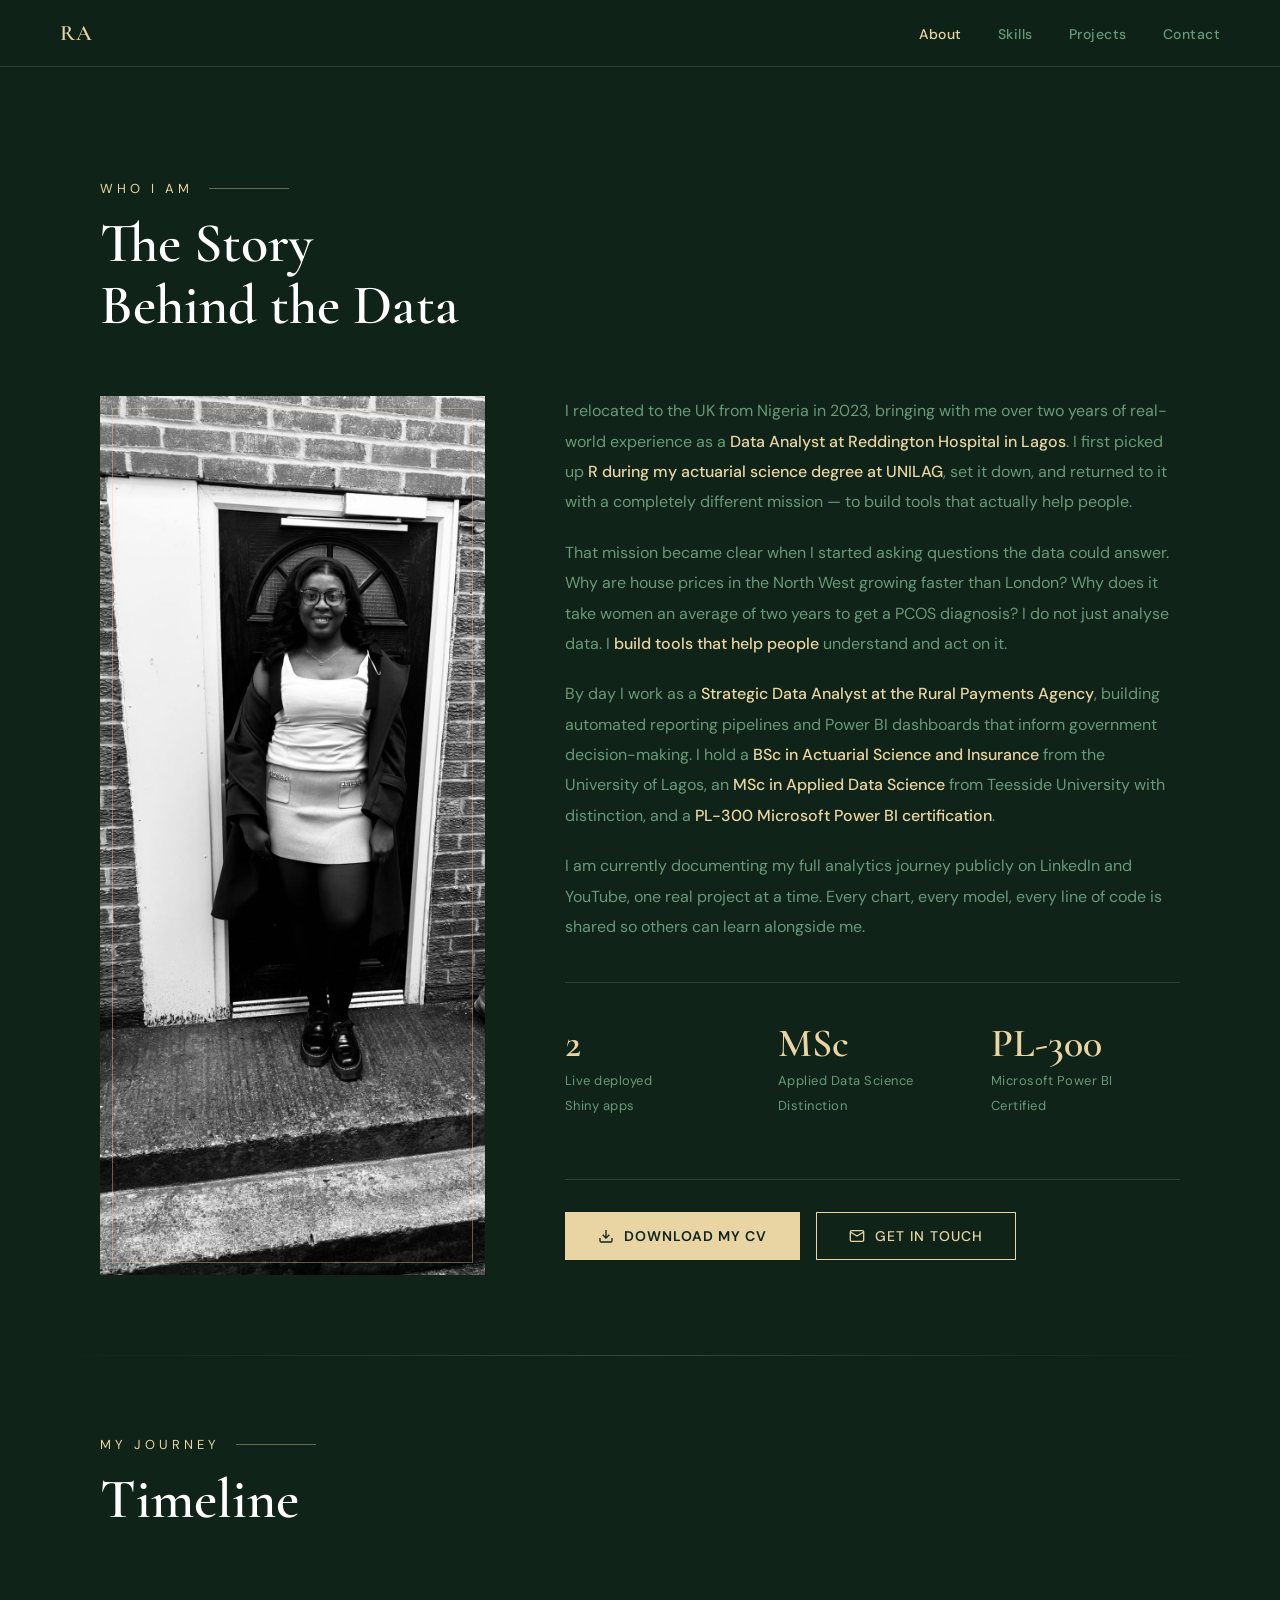
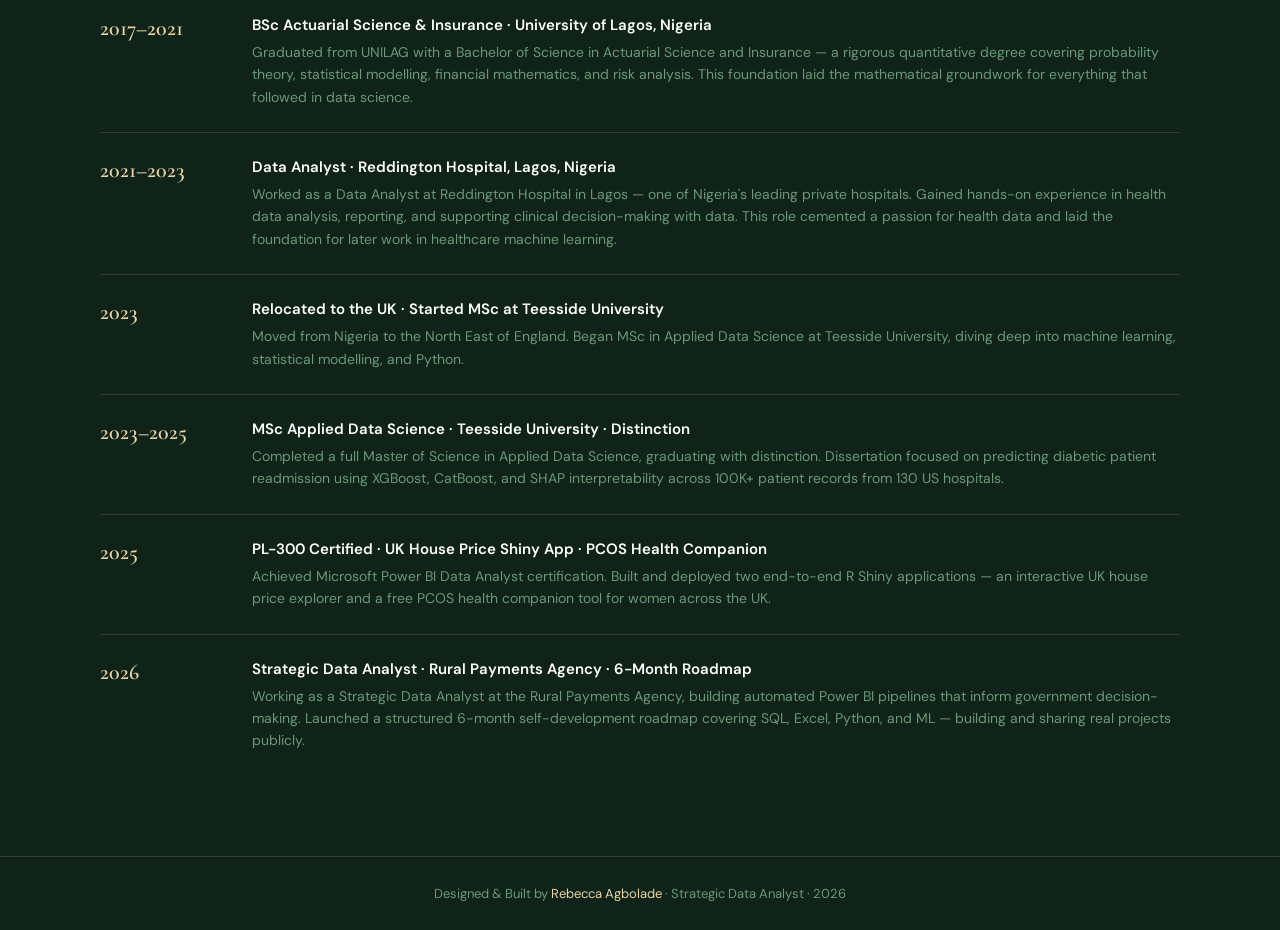
==== about.html @ ff90d81b "first commit - portfolio" ====
<!DOCTYPE html>
<html lang="en">
<head>
<meta charset="UTF-8">
<meta name="viewport" content="width=device-width, initial-scale=1.0">
<title>About | Rebecca Agbolade</title>
<link href="https://fonts.googleapis.com/css2?family=Cormorant+Garamond:wght@300;400;500;600;700&family=DM+Sans:wght@300;400;500;600&display=swap" rel="stylesheet">
<link rel="stylesheet" href="shared.css">
<style>
.about-grid { display:grid; grid-template-columns:1fr 1.6fr; gap:80px; align-items:start; margin-top:60px; }
.photo-wrapper { position:relative; }
.photo-frame { position:absolute; top:12px; left:12px; right:12px; bottom:12px; border:1.5px solid rgba(232,213,163,0.4); z-index:3; pointer-events:none; }
.about-photo { width:100%; height:auto; object-fit:cover; object-position:top center; filter:grayscale(15%); display:block; position:relative; z-index:2; }
.about-text p { font-size:16px; line-height:1.9; color:var(--text-muted); margin-bottom:20px; }
.about-text p span { color:var(--champagne); font-weight:500; }
.about-stats { display:grid; grid-template-columns:repeat(3,1fr); gap:24px; margin-top:40px; padding-top:40px; border-top:1px solid var(--border); }
.stat-item h3 { font-family:"Cormorant Garamond",serif; font-size:40px; font-weight:600; color:var(--champagne); line-height:1; margin-bottom:6px; }
.stat-item p { font-size:13px; color:var(--text-muted); letter-spacing:0.5px; }
.timeline { margin-top:60px; }
.timeline-item { display:grid; grid-template-columns:120px 1fr; gap:32px; padding:24px 0; border-bottom:1px solid var(--border); }
.timeline-item:last-child { border-bottom:none; }
.timeline-year { font-family:"Cormorant Garamond",serif; font-size:22px; color:var(--champagne); font-weight:600; }
.timeline-content h4 { font-size:15px; color:var(--white); font-weight:600; margin-bottom:6px; }
.timeline-content p { font-size:14px; color:var(--text-muted); line-height:1.6; }
@media(max-width:900px){ .about-grid{grid-template-columns:1fr;gap:40px;} .timeline-item{grid-template-columns:80px 1fr;gap:16px;} }
</style>
</head>
<body>
<nav>
  <a href="index.html" class="nav-logo">RA</a>
  <ul class="nav-links">
    <li><a href="about.html" class="active">About</a></li>
    <li><a href="skills.html">Skills</a></li>
    <li><a href="projects.html">Projects</a></li>
    <li><a href="contact.html">Contact</a></li>
  </ul>
</nav>

<div class="page-content">
<section>
  <p class="section-label fade-in">Who I Am</p>
  <h2 class="section-title fade-in">The Story<br>Behind the Data</h2>

  <div class="about-grid">
    <div class="photo-wrapper fade-in">
      <img class="about-photo" src="[data-uri]" alt="Rebecca Agbolade" />
      <div class="photo-frame"></div>
    </div>

    <div class="about-text fade-in">
      <p>
        I relocated to the UK from Nigeria in 2023, bringing with me over two years of
        real-world experience as a <span>Data Analyst at Reddington Hospital in Lagos</span>.
        I first picked up <span>R during my actuarial science degree at UNILAG</span>, set it down,
        and returned to it with a completely different mission — to build tools that actually help people.
      </p>
      <p>
        That mission became clear when I started asking questions the data could answer.
        Why are house prices in the North West growing faster than London?
        Why does it take women an average of two years to get a PCOS diagnosis?
        I do not just analyse data. I <span>build tools that help people</span>
        understand and act on it.
      </p>
      <p>
        By day I work as a <span>Strategic Data Analyst at the Rural Payments Agency</span>,
        building automated reporting pipelines and Power BI dashboards that inform
        government decision-making. I hold a <span>BSc in Actuarial Science and Insurance</span>
        from the University of Lagos, an <span>MSc in Applied Data Science</span> from
        Teesside University with distinction, and a <span>PL-300 Microsoft Power BI certification</span>.
      </p>
      <p>
        I am currently documenting my full analytics journey publicly on LinkedIn
        and YouTube, one real project at a time. Every chart, every model,
        every line of code is shared so others can learn alongside me.
      </p>

      <div class="about-stats">
        <div class="stat-item">
          <h3>2</h3>
          <p>Live deployed<br>Shiny apps</p>
        </div>
        <div class="stat-item">
          <h3>MSc</h3>
          <p>Applied Data Science<br>Distinction</p>
        </div>
        <div class="stat-item">
          <h3>PL-300</h3>
          <p>Microsoft Power BI<br>Certified</p>
        </div>
      </div>

      <div style="margin-top:40px; padding-top:32px; border-top:1px solid var(--border); display:flex; gap:16px; flex-wrap:wrap;">
        <a href="[data-uri]" download="Rebecca_Agbolade_CV.pdf" class="btn-primary" style="display:inline-flex; align-items:center; gap:10px;">
          <svg width="16" height="16" viewBox="0 0 24 24" fill="none" stroke="currentColor" stroke-width="2"><path d="M21 15v4a2 2 0 0 1-2 2H5a2 2 0 0 1-2-2v-4"/><polyline points="7 10 12 15 17 10"/><line x1="12" y1="15" x2="12" y2="3"/></svg>
          Download My CV
        </a>
        <a href="contact.html" class="btn-secondary" style="display:inline-flex; align-items:center; gap:10px;">
          <svg width="16" height="16" viewBox="0 0 24 24" fill="none" stroke="currentColor" stroke-width="2"><path d="M4 4h16c1.1 0 2 .9 2 2v12c0 1.1-.9 2-2 2H4c-1.1 0-2-.9-2-2V6c0-1.1.9-2 2-2z"/><polyline points="22,6 12,12 2,6"/></svg>
          Get In Touch
        </a>
      </div>
    </div>
  </div>
</section>

<div class="section-divider"></div>

<section>
  <p class="section-label fade-in">My Journey</p>
  <h2 class="section-title fade-in">Timeline</h2>
  <div class="timeline">
    <div class="timeline-item fade-in">
      <div class="timeline-year">2017–2021</div>
      <div class="timeline-content">
        <h4>BSc Actuarial Science & Insurance · University of Lagos, Nigeria</h4>
        <p>Graduated from UNILAG with a Bachelor of Science in Actuarial Science and Insurance — a rigorous quantitative degree covering probability theory, statistical modelling, financial mathematics, and risk analysis. This foundation laid the mathematical groundwork for everything that followed in data science.</p>
      </div>
    </div>
    <div class="timeline-item fade-in">
      <div class="timeline-year">2021–2023</div>
      <div class="timeline-content">
        <h4>Data Analyst · Reddington Hospital, Lagos, Nigeria</h4>
        <p>Worked as a Data Analyst at Reddington Hospital in Lagos — one of Nigeria's leading private hospitals. Gained hands-on experience in health data analysis, reporting, and supporting clinical decision-making with data. This role cemented a passion for health data and laid the foundation for later work in healthcare machine learning.</p>
      </div>
    </div>
    <div class="timeline-item fade-in">
      <div class="timeline-year">2023</div>
      <div class="timeline-content">
        <h4>Relocated to the UK · Started MSc at Teesside University</h4>
        <p>Moved from Nigeria to the North East of England. Began MSc in Applied Data Science at Teesside University, diving deep into machine learning, statistical modelling, and Python.</p>
      </div>
    </div>
    <div class="timeline-item fade-in">
      <div class="timeline-year">2023–2025</div>
      <div class="timeline-content">
        <h4>MSc Applied Data Science · Teesside University · Distinction</h4>
        <p>Completed a full Master of Science in Applied Data Science, graduating with distinction. Dissertation focused on predicting diabetic patient readmission using XGBoost, CatBoost, and SHAP interpretability across 100K+ patient records from 130 US hospitals.</p>
      </div>
    </div>
    <div class="timeline-item fade-in">
      <div class="timeline-year">2025</div>
      <div class="timeline-content">
        <h4>PL-300 Certified · UK House Price Shiny App · PCOS Health Companion</h4>
        <p>Achieved Microsoft Power BI Data Analyst certification. Built and deployed two end-to-end R Shiny applications — an interactive UK house price explorer and a free PCOS health companion tool for women across the UK.</p>
      </div>
    </div>
    <div class="timeline-item fade-in">
      <div class="timeline-year">2026</div>
      <div class="timeline-content">
        <h4>Strategic Data Analyst · Rural Payments Agency · 6-Month Roadmap</h4>
        <p>Working as a Strategic Data Analyst at the Rural Payments Agency, building automated Power BI pipelines that inform government decision-making. Launched a structured 6-month self-development roadmap covering SQL, Excel, Python, and ML — building and sharing real projects publicly.</p>
      </div>
    </div>
  </div>
</section>
</div>

<footer>
  <p>Designed & Built by <span>Rebecca Agbolade</span> · Strategic Data Analyst · 2026</p>
</footer>

<script>
const observer = new IntersectionObserver(entries => {
  entries.forEach(e => { if(e.isIntersecting) e.target.classList.add('visible'); });
}, { threshold:0.1 });
document.querySelectorAll('.fade-in').forEach(el => observer.observe(el));
</script>
</body>
</html>
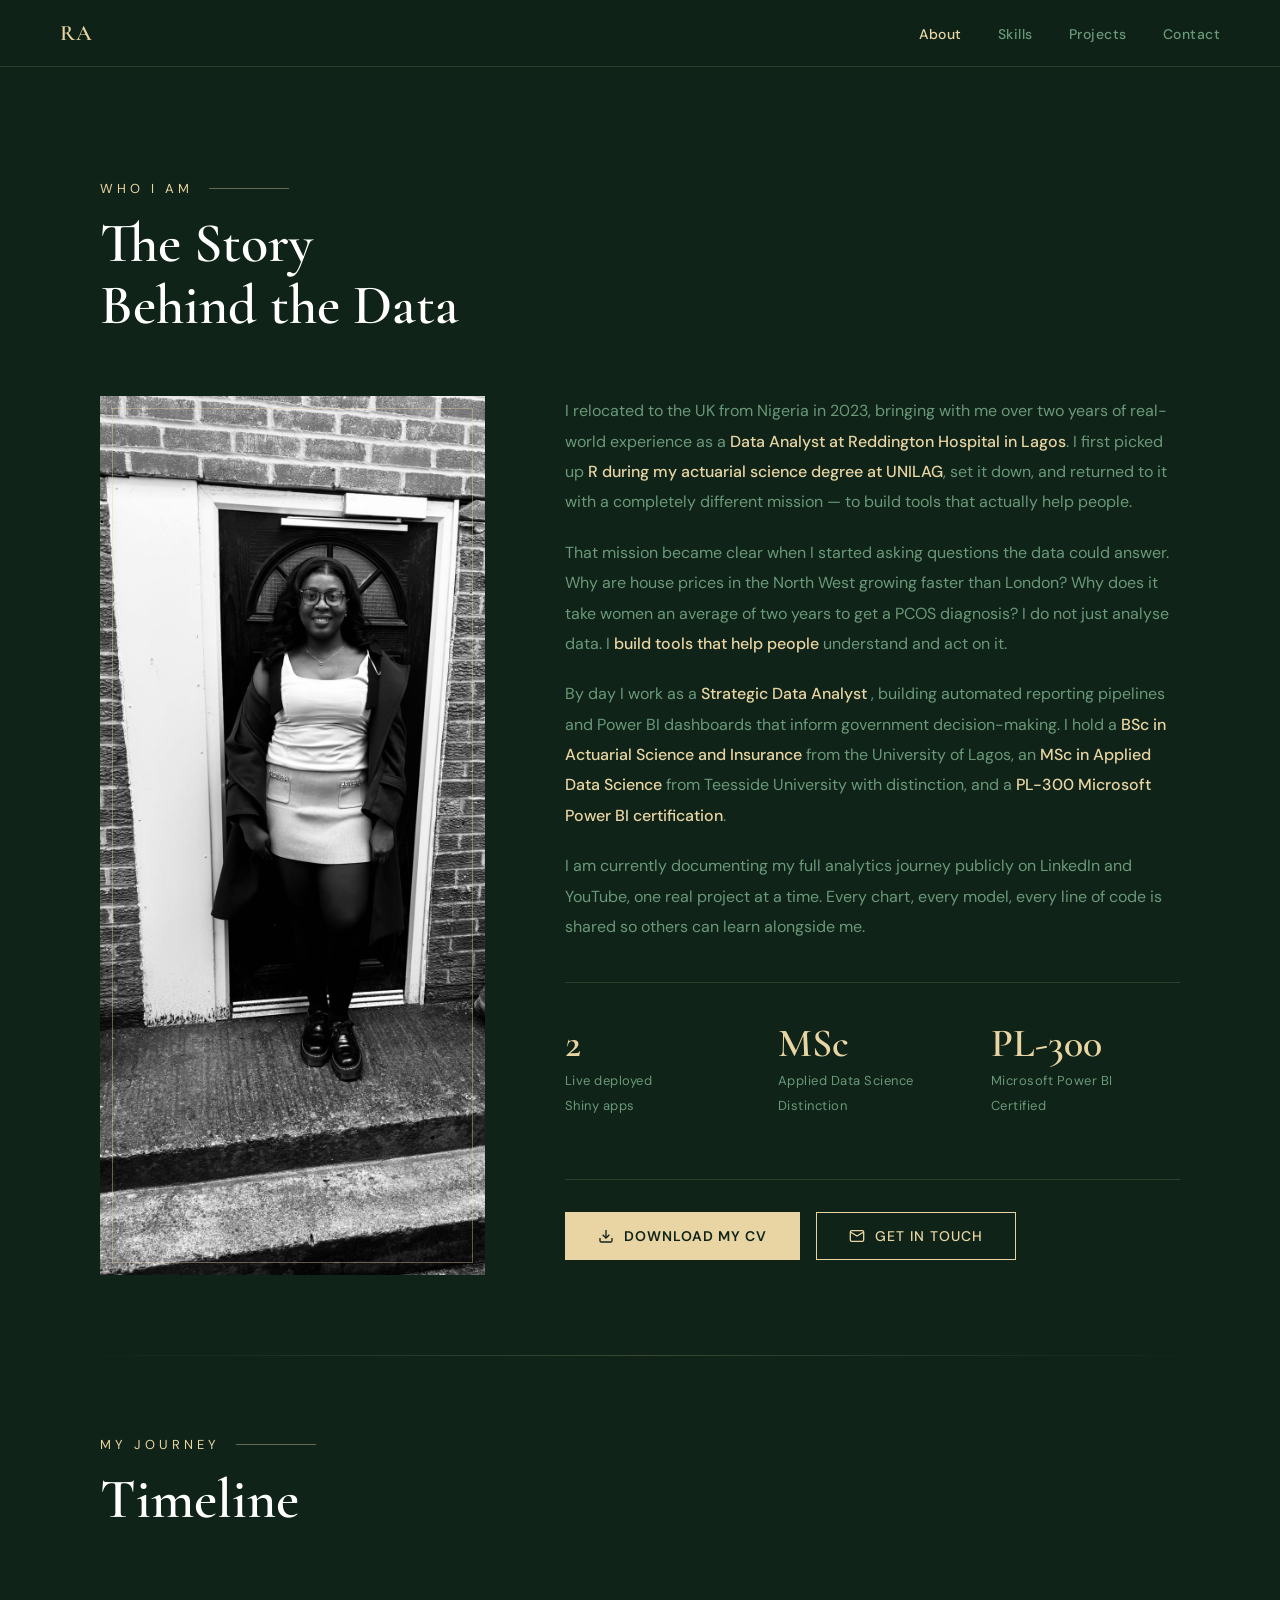
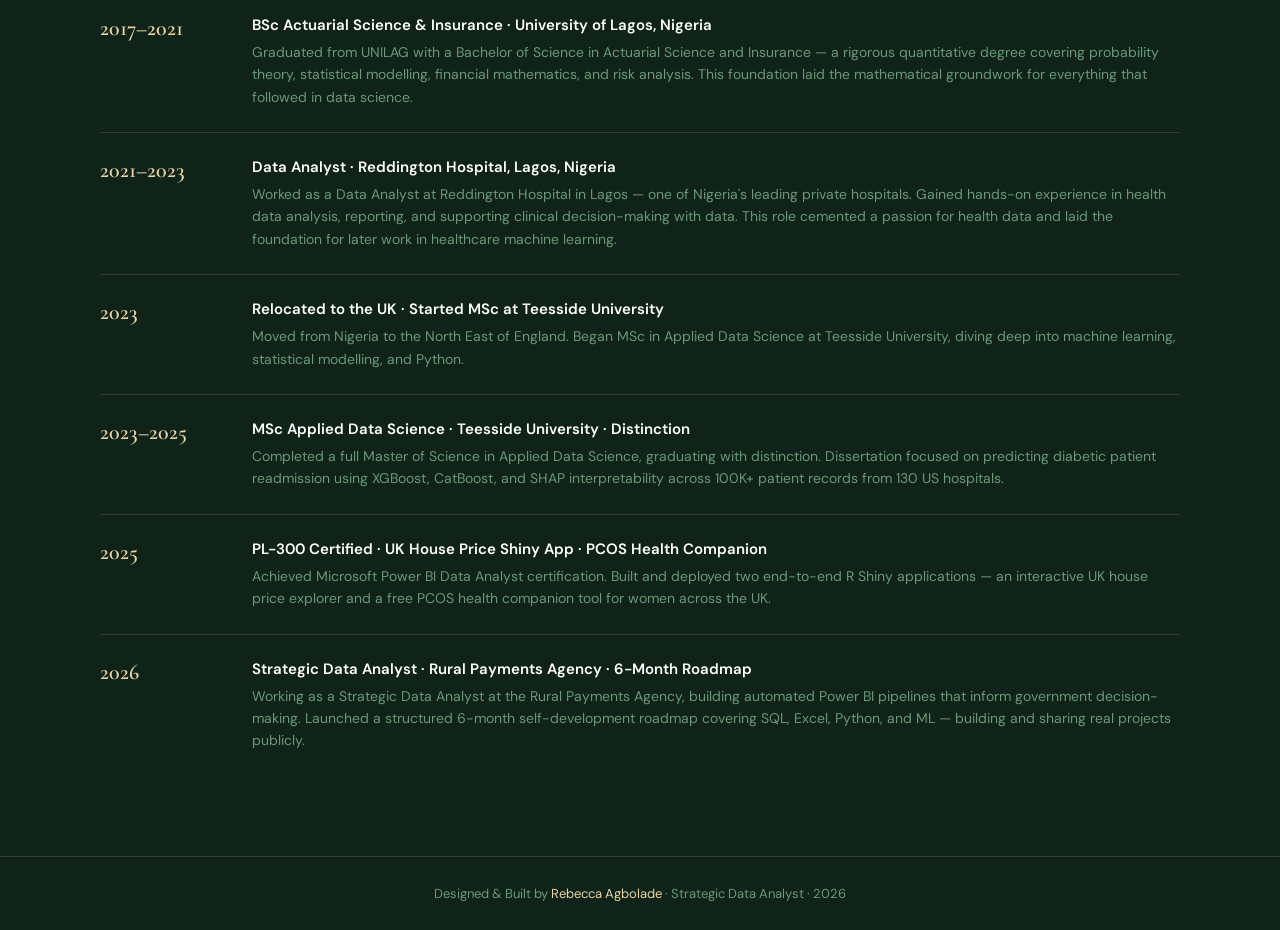
==== commit 09fca390: "Update about.html" ====
--- a/about.html
+++ b/about.html
@@ -62,7 +62,7 @@
         understand and act on it.
       </p>
       <p>
-        By day I work as a <span>Strategic Data Analyst at the Rural Payments Agency</span>,
+        By day I work as a <span>Strategic Data Analyst </span>,
         building automated reporting pipelines and Power BI dashboards that inform
         government decision-making. I hold a <span>BSc in Actuarial Science and Insurance</span>
         from the University of Lagos, an <span>MSc in Applied Data Science</span> from
@@ -166,4 +166,4 @@
 document.querySelectorAll('.fade-in').forEach(el => observer.observe(el));
 </script>
 </body>
-</html>+</html>
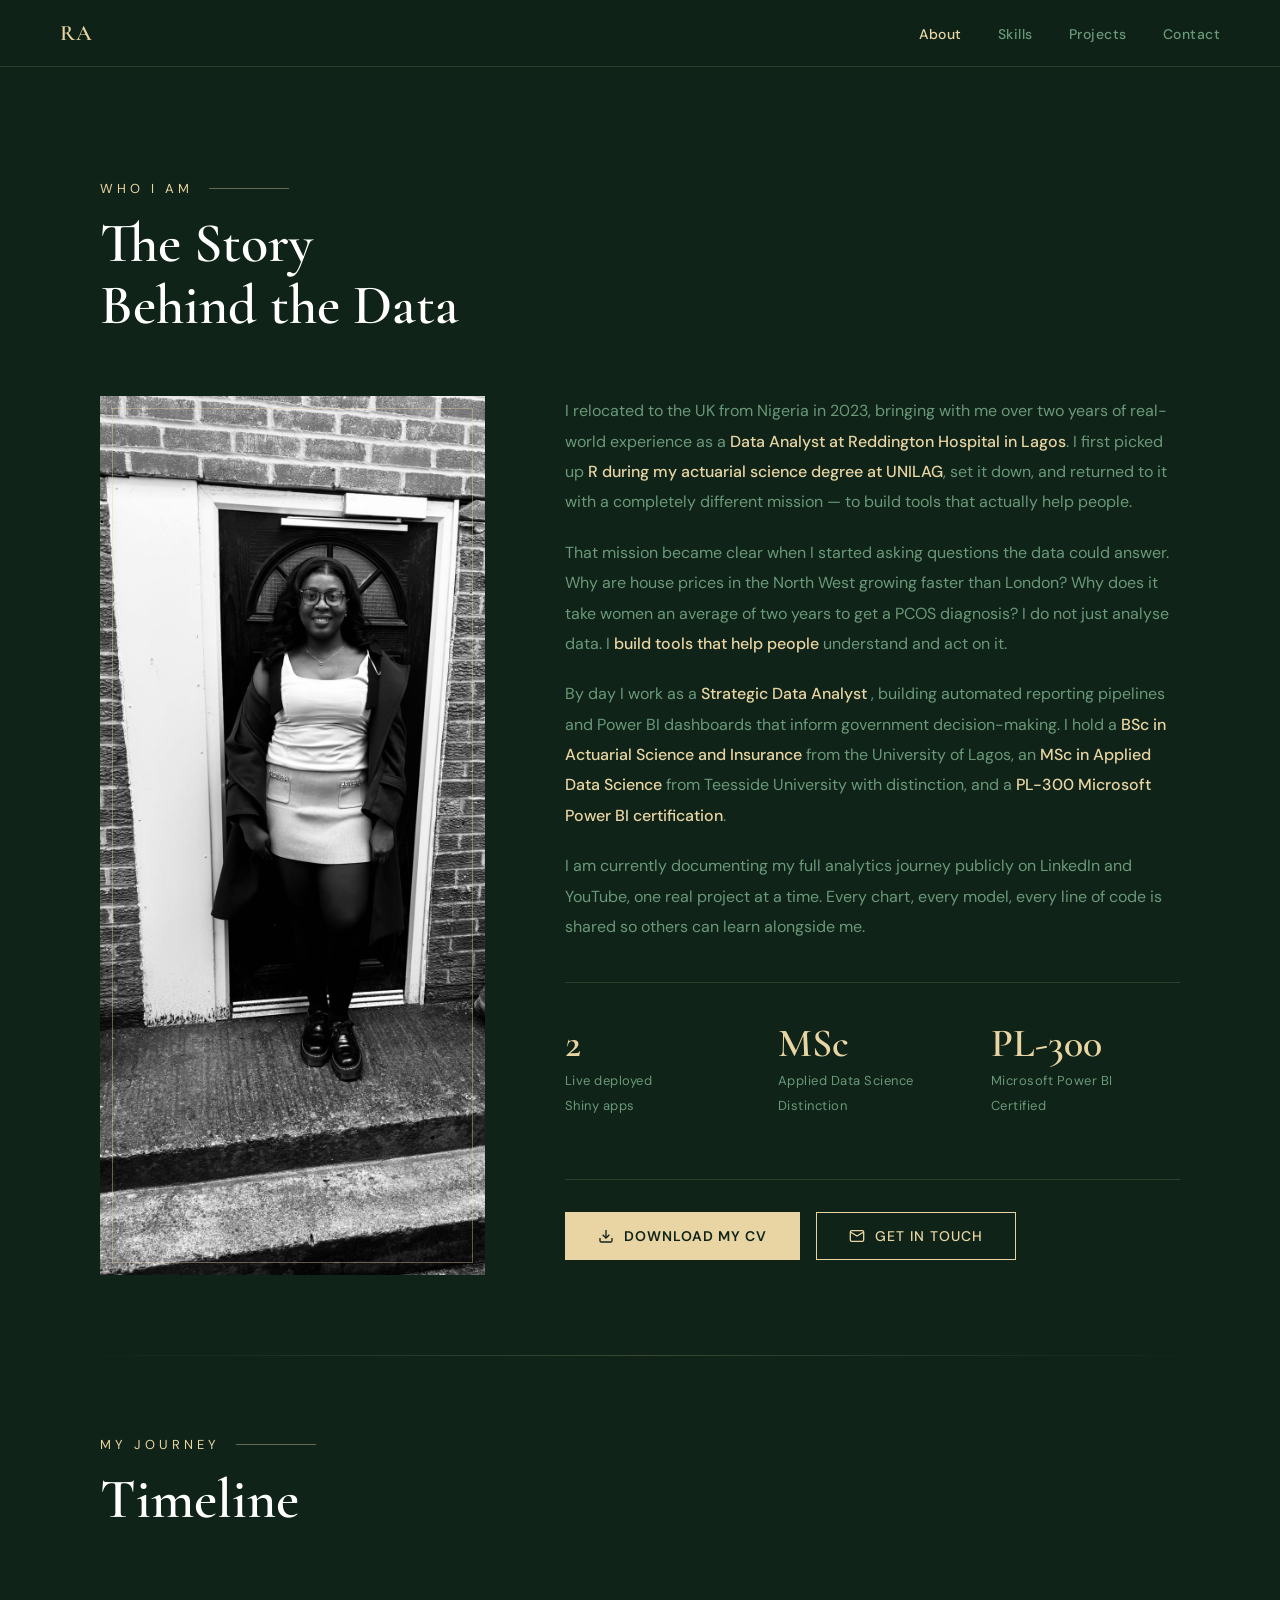
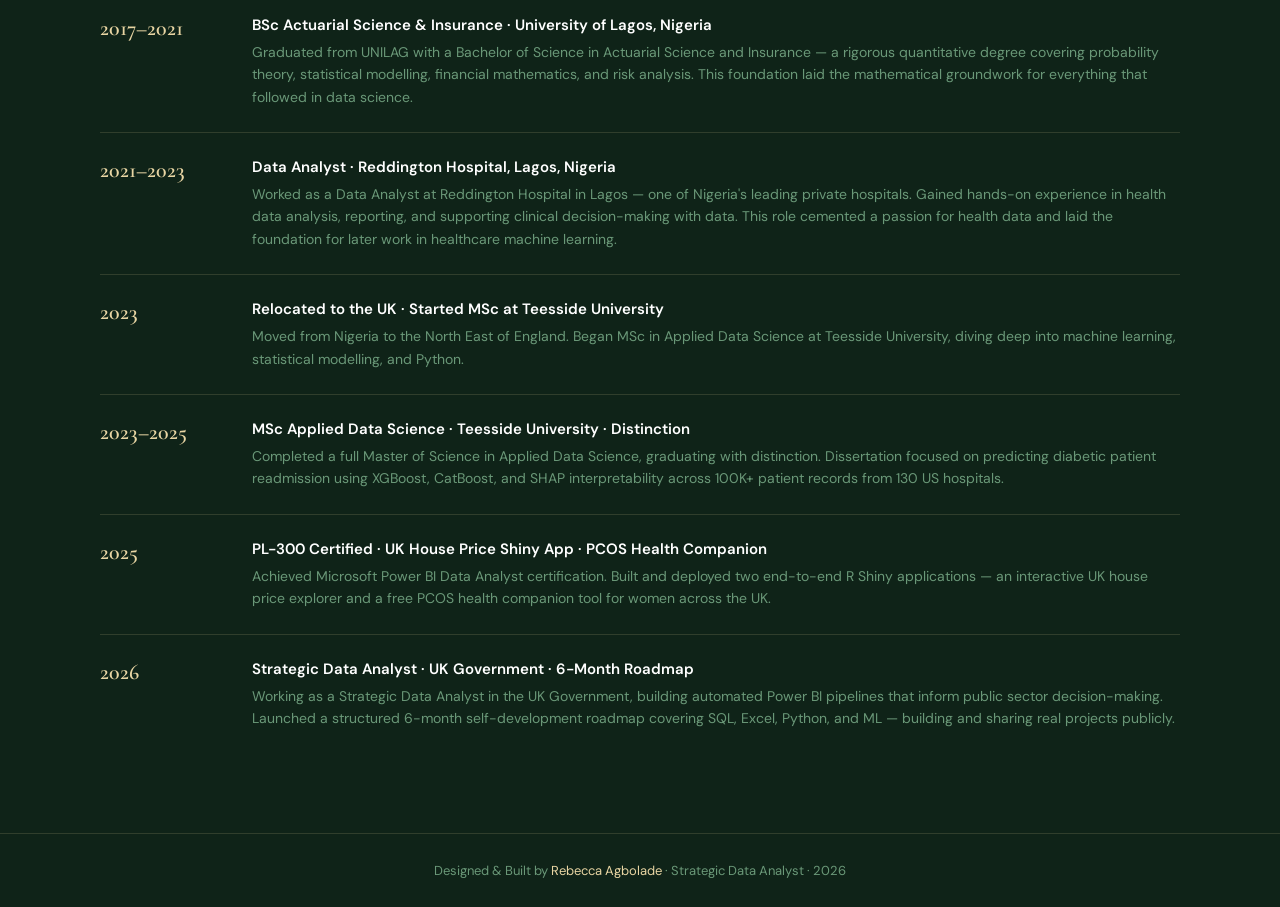
==== commit 74543147: "removed RPA from about page" ====
--- a/about.html
+++ b/about.html
@@ -147,8 +147,8 @@
     <div class="timeline-item fade-in">
       <div class="timeline-year">2026</div>
       <div class="timeline-content">
-        <h4>Strategic Data Analyst · Rural Payments Agency · 6-Month Roadmap</h4>
-        <p>Working as a Strategic Data Analyst at the Rural Payments Agency, building automated Power BI pipelines that inform government decision-making. Launched a structured 6-month self-development roadmap covering SQL, Excel, Python, and ML — building and sharing real projects publicly.</p>
+        <h4>Strategic Data Analyst · UK Government · 6-Month Roadmap</h4>
+        <p>Working as a Strategic Data Analyst in the UK Government, building automated Power BI pipelines that inform public sector decision-making. Launched a structured 6-month self-development roadmap covering SQL, Excel, Python, and ML — building and sharing real projects publicly.</p>
       </div>
     </div>
   </div>
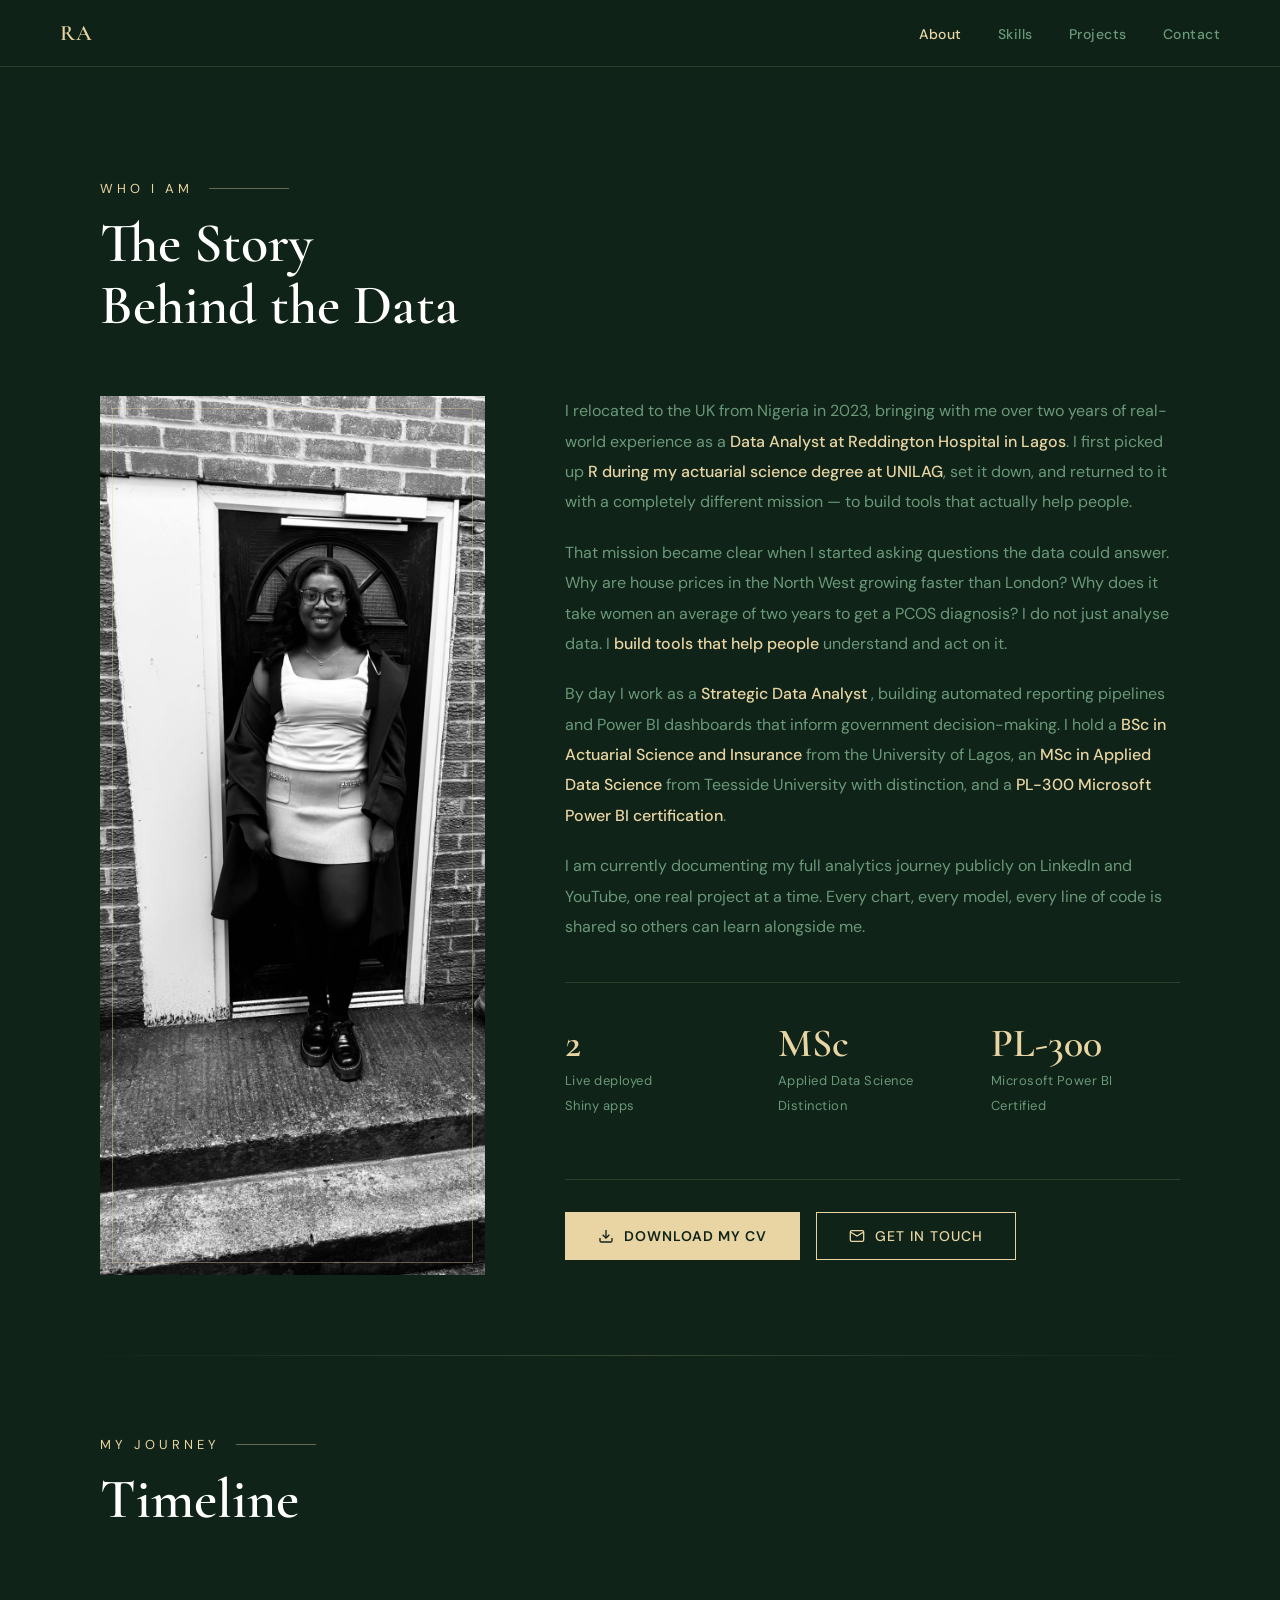
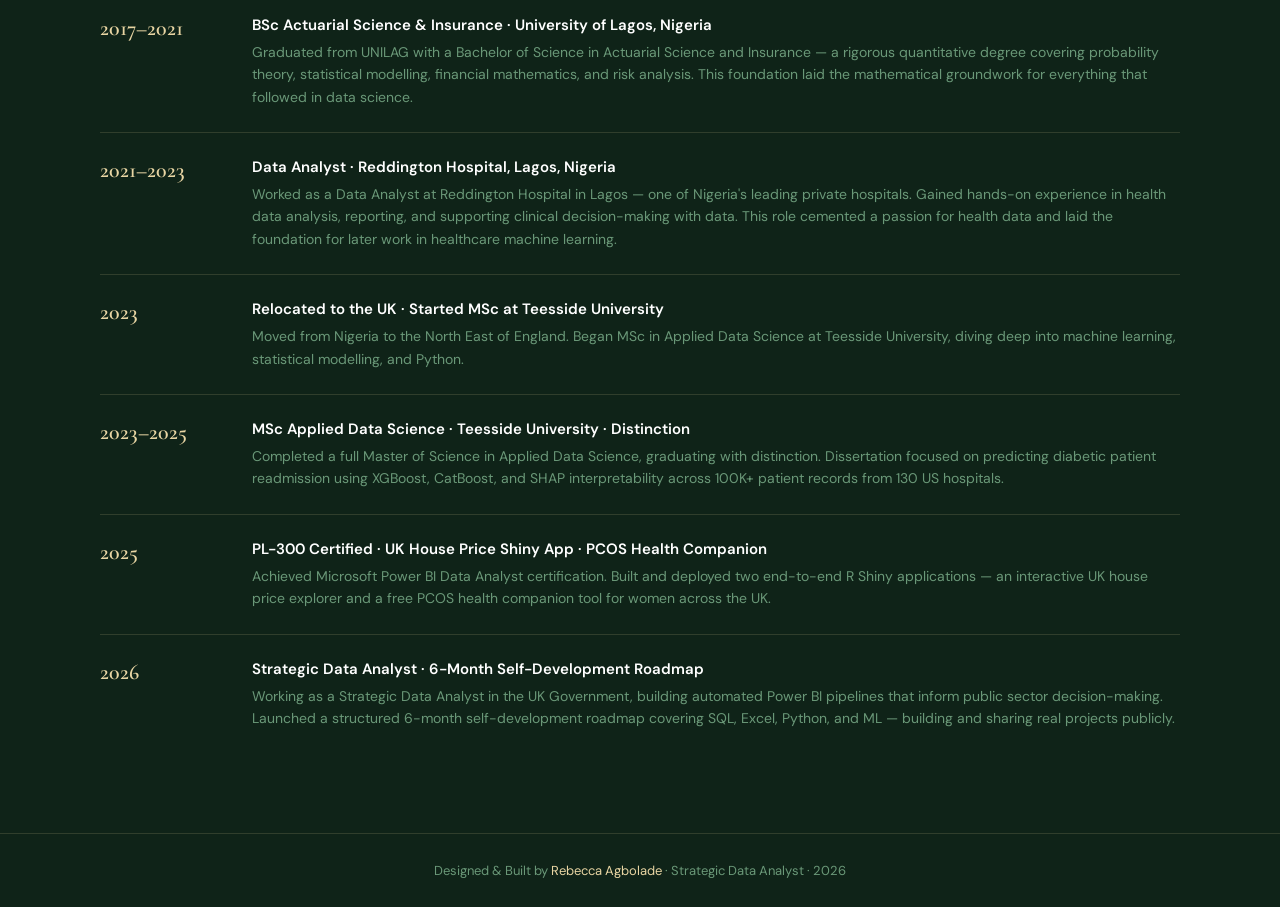
==== commit f0db6350: "removed government references from timeline" ====
--- a/about.html
+++ b/about.html
@@ -90,7 +90,7 @@
       </div>
 
       <div style="margin-top:40px; padding-top:32px; border-top:1px solid var(--border); display:flex; gap:16px; flex-wrap:wrap;">
-        <a href="[data-uri]" download="Rebecca_Agbolade_CV.pdf" class="btn-primary" style="display:inline-flex; align-items:center; gap:10px;">
+        <a href="Rebecca_Agbolade_CV(RA).pdf" download="Rebecca_Agbolade_CV(RA).pdf" class="btn-primary" style="display:inline-flex; align-items:center; gap:10px;">
           <svg width="16" height="16" viewBox="0 0 24 24" fill="none" stroke="currentColor" stroke-width="2"><path d="M21 15v4a2 2 0 0 1-2 2H5a2 2 0 0 1-2-2v-4"/><polyline points="7 10 12 15 17 10"/><line x1="12" y1="15" x2="12" y2="3"/></svg>
           Download My CV
         </a>
@@ -147,7 +147,7 @@
     <div class="timeline-item fade-in">
       <div class="timeline-year">2026</div>
       <div class="timeline-content">
-        <h4>Strategic Data Analyst · UK Government · 6-Month Roadmap</h4>
+        <h4>Strategic Data Analyst · 6-Month Self-Development Roadmap</h4>
         <p>Working as a Strategic Data Analyst in the UK Government, building automated Power BI pipelines that inform public sector decision-making. Launched a structured 6-month self-development roadmap covering SQL, Excel, Python, and ML — building and sharing real projects publicly.</p>
       </div>
     </div>
